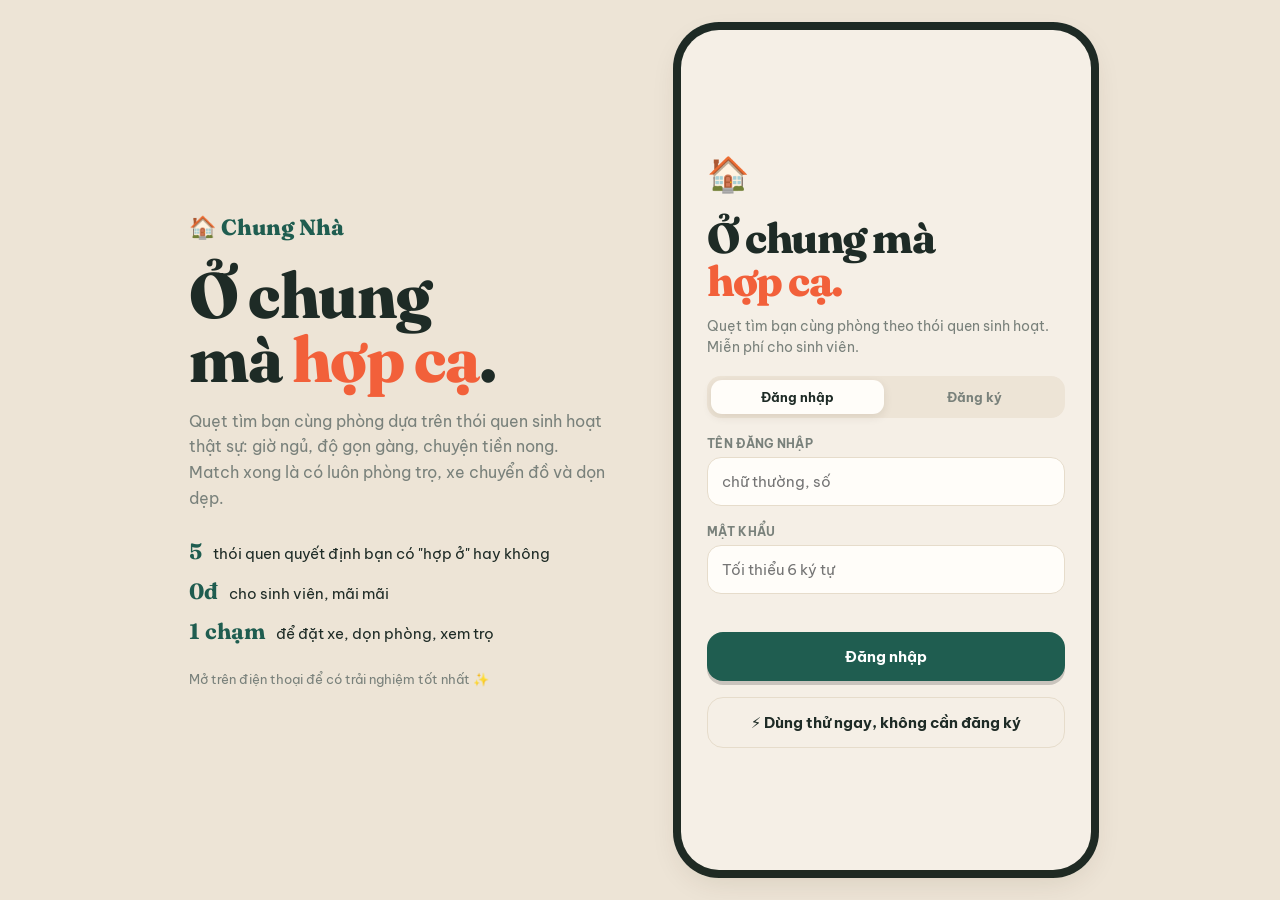
==== app/static/index.html @ 8d0dfd63 "Chung Nha app" ====
<!DOCTYPE html>
<html lang="vi">
<head>
<meta charset="UTF-8">
<meta name="viewport" content="width=device-width, initial-scale=1, viewport-fit=cover, user-scalable=no">
<meta name="theme-color" content="#F5EFE6">
<title>Chung Nhà – Tìm bạn cùng phòng hợp cạ</title>
<meta name="description" content="Quẹt để tìm bạn ở ghép hợp thói quen sinh hoạt, kèm gợi ý phòng trọ, xe chuyển đồ và dọn dẹp. Miễn phí cho sinh viên.">
<link rel="icon" href="data:image/svg+xml,%3Csvg xmlns='http://www.w3.org/2000/svg' viewBox='0 0 100 100'%3E%3Ctext y='.9em' font-size='90'%3E🏠%3C/text%3E%3C/svg%3E">
<link rel="preconnect" href="https://fonts.googleapis.com">
<link rel="preconnect" href="https://fonts.gstatic.com" crossorigin>
<link href="https://fonts.googleapis.com/css2?family=Be+Vietnam+Pro:wght@400;500;600;700;800&family=Fraunces:opsz,wght@9..144,600;9..144,800&display=swap" rel="stylesheet">
<link rel="stylesheet" href="app.css">
</head>
<body>
<div class="stage">
  <aside class="hero">
    <div class="hero-logo">🏠 Chung Nhà</div>
    <h1>Ở chung<br>mà <em>hợp cạ</em>.</h1>
    <p>Quẹt tìm bạn cùng phòng dựa trên thói quen sinh hoạt thật sự: giờ ngủ, độ gọn gàng, chuyện tiền nong. Match xong là có luôn phòng trọ, xe chuyển đồ và dọn dẹp.</p>
    <ul>
      <li><b>5</b> thói quen quyết định bạn có "hợp ở" hay không</li>
      <li><b>0đ</b> cho sinh viên, mãi mãi</li>
      <li><b>1 chạm</b> để đặt xe, dọn phòng, xem trọ</li>
    </ul>
    <div class="hero-note">Mở trên điện thoại để có trải nghiệm tốt nhất ✨</div>
  </aside>
  <div id="app" class="phone">
    <div id="screen"></div>
    <div id="overlay"></div>
    <div id="sheet-wrap"><div class="scrim"></div><div class="sheet" id="sheet"></div></div>
    <div id="toast"></div>
  </div>
</div>
<script src="app.js"></script>
</body>
</html>
---- app/static/app.css ----
:root{
  --paper:#F5EFE6;--paper2:#EDE4D6;--card:#FFFDF9;--ink:#1E2B26;--mu:#79817B;--line:#E6DCCB;
  --moss:#1F5D50;--moss2:#2C7A69;--coral:#F2603A;--sun:#F6B73C;--ok:#2E9E6B;--warn:#E8A020;--bad:#D9503A;
  --shadow:0 10px 30px rgba(60,40,10,.12);--shadow2:0 3px 10px rgba(60,40,10,.10);
  --display:'Fraunces',Georgia,serif;--body:'Be Vietnam Pro',system-ui,-apple-system,'Segoe UI',Roboto,sans-serif;
}
@media(prefers-color-scheme:dark){:root{--paper:#141A17;--paper2:#1B2420;--card:#212B27;--ink:#F2EDE3;--mu:#98A39C;--line:#2E3A35;--shadow:0 10px 30px rgba(0,0,0,.4);--shadow2:0 3px 10px rgba(0,0,0,.3)}}
*{box-sizing:border-box;margin:0;padding:0;-webkit-tap-highlight-color:transparent}
html,body{height:100%;background:var(--paper2);color:var(--ink);font-family:var(--body);overflow:hidden}
button{font-family:inherit;cursor:pointer;color:inherit}
input,select,textarea{font-family:inherit;color:var(--ink)}
.stage{height:100%;display:flex;align-items:center;justify-content:center;gap:72px;padding:20px}
.hero{max-width:420px;display:none}
.hero-logo{font-family:var(--display);font-weight:800;font-size:22px;color:var(--moss)}
.hero h1{font-family:var(--display);font-weight:800;font-size:64px;line-height:1;margin:22px 0 18px;letter-spacing:-1.5px}
.hero h1 em{font-style:normal;color:var(--coral);position:relative}
.hero p{color:var(--mu);line-height:1.6;font-size:16px}
.hero ul{list-style:none;margin:26px 0;display:grid;gap:12px}
.hero li{font-size:15px;color:var(--ink)}.hero li b{font-family:var(--display);font-size:22px;color:var(--moss);margin-right:8px}
.hero-note{font-size:13px;color:var(--mu)}
@media(min-width:900px){.hero{display:block}}
.phone{position:relative;width:100%;max-width:410px;height:100%;max-height:840px;background:var(--paper);overflow:hidden;display:flex;flex-direction:column}
@media(min-width:520px){.phone{border-radius:38px;box-shadow:var(--shadow),0 0 0 8px var(--ink);}.stage{padding:30px}}
@media(max-width:519px){.stage{padding:0}.phone{max-width:none;max-height:none}}
#screen{flex:1;display:flex;flex-direction:column;min-height:0}
.topbar{display:flex;align-items:center;justify-content:space-between;padding:14px 20px 6px}
.logo{font-family:var(--display);font-weight:800;font-size:22px;color:var(--moss);letter-spacing:-.5px}
.icon-btn{width:40px;height:40px;border-radius:14px;border:1px solid var(--line);background:var(--card);font-size:18px;position:relative;display:grid;place-items:center}
.icon-btn .dot{position:absolute;top:-4px;right:-4px;background:var(--coral);color:#fff;font-size:10px;font-weight:700;border-radius:10px;min-width:18px;height:18px;display:grid;place-items:center;padding:0 4px}
.view{flex:1;overflow-y:auto;padding:6px 18px 16px;min-height:0;scrollbar-width:none}
.view::-webkit-scrollbar{display:none}
.tabbar{display:flex;padding:8px 10px calc(10px + env(safe-area-inset-bottom,0px));background:var(--card);border-top:1px solid var(--line)}
.tabbar button{flex:1;border:0;background:none;display:flex;flex-direction:column;align-items:center;gap:3px;font-size:11px;font-weight:600;color:var(--mu);position:relative;padding:4px 0}
.tabbar button svg{width:24px;height:24px;stroke:currentColor;fill:none;stroke-width:1.8;stroke-linecap:round;stroke-linejoin:round}
.tabbar button.on{color:var(--moss)}
.tabbar button.on::before{content:"";position:absolute;top:-9px;width:28px;height:3px;border-radius:3px;background:var(--coral)}
.tabbar .bdg{position:absolute;top:0;left:calc(50% + 6px);background:var(--coral);color:#fff;font-size:10px;font-weight:700;border-radius:10px;min-width:17px;height:17px;display:grid;place-items:center}
h2.t{font-family:var(--display);font-weight:800;font-size:28px;letter-spacing:-.8px;margin:8px 0 4px}
h3.t{font-family:var(--display);font-weight:800;font-size:19px;margin:18px 0 8px}
.mu{color:var(--mu);font-size:13px;line-height:1.5}
.btn{border:0;border-radius:16px;padding:15px 18px;font-weight:700;font-size:15px;background:var(--moss);color:#fff;width:100%;transition:transform .12s,opacity .2s;box-shadow:0 4px 0 rgba(0,0,0,.18)}
.btn:active{transform:translateY(2px);box-shadow:0 2px 0 rgba(0,0,0,.18)}
.btn.coral{background:var(--coral)}.btn.ghost{background:transparent;color:var(--ink);box-shadow:none;border:1.5px solid var(--line)}
.btn.sm{width:auto;padding:9px 14px;font-size:13px;border-radius:12px;box-shadow:none}
.btn[disabled]{opacity:.5}
.card{background:var(--card);border:1px solid var(--line);border-radius:22px;padding:16px;margin-bottom:12px;box-shadow:var(--shadow2)}
.row{display:flex;align-items:center;gap:12px}.row>.grow{flex:1;min-width:0}
.chip{display:inline-flex;align-items:center;gap:4px;font-size:12px;font-weight:600;padding:5px 10px;border-radius:20px;background:var(--paper2);margin:0 5px 5px 0;white-space:nowrap}
.chip.sel{background:var(--moss);color:#fff}
.chip.ad{background:#FFE7A8;color:#6B4A00}
.chip.ok{background:#D5F1E3;color:#175B3C}
.chip.coral{background:#FFDCD0;color:#9A3217}
/* avatars */
.av{width:var(--s,56px);height:var(--s,56px);border-radius:50%;display:grid;place-items:center;font-size:calc(var(--s,56px)*.52);flex:none;box-shadow:inset 0 -4px 0 rgba(0,0,0,.12)}
.c0{background:linear-gradient(135deg,#F6B73C,#F2603A)}.c1{background:linear-gradient(135deg,#7BC8A4,#1F5D50)}.c2{background:linear-gradient(135deg,#F29BB5,#D9506F)}.c3{background:linear-gradient(135deg,#8EC5F2,#3B72C9)}
.c4{background:linear-gradient(135deg,#C7B3F2,#7A5AD6)}.c5{background:linear-gradient(135deg,#F7D774,#E88E2E)}.c6{background:linear-gradient(135deg,#9AD9D0,#2E8E94)}.c7{background:linear-gradient(135deg,#F4A98B,#B9503A)}
/* auth */
.auth{flex:1;display:flex;flex-direction:column;justify-content:center;padding:28px 26px;gap:6px;overflow-y:auto}
.auth .big{font-family:var(--display);font-weight:800;font-size:42px;line-height:1.02;letter-spacing:-1.5px;margin:6px 0 8px}
.auth .big em{font-style:normal;color:var(--coral)}
.field{margin-top:12px}.field label{display:block;font-size:12px;font-weight:700;margin-bottom:6px;color:var(--mu);letter-spacing:.3px;text-transform:uppercase}
.input{width:100%;padding:14px 14px;border-radius:14px;border:1.5px solid var(--line);background:var(--card);font-size:15px;outline:none;transition:border .15s}
.input:focus{border-color:var(--moss)}
.seg{display:flex;background:var(--paper2);border-radius:14px;padding:4px;gap:4px}
.seg button{flex:1;border:0;background:none;padding:9px 6px;border-radius:11px;font-weight:700;font-size:13px;color:var(--mu)}
.seg button.on{background:var(--card);color:var(--ink);box-shadow:var(--shadow2)}
.err{color:var(--bad);font-size:13px;min-height:18px;margin-top:8px;font-weight:600}
.house{display:flex;gap:6px;margin-bottom:10px;font-size:34px}
/* onboarding */
.prog{display:flex;gap:6px;padding:16px 20px 0}.prog i{flex:1;height:5px;border-radius:5px;background:var(--line)}.prog i.on{background:var(--coral)}
.emojis{display:grid;grid-template-columns:repeat(8,1fr);gap:6px}
.emojis button{aspect-ratio:1;border-radius:12px;border:2px solid transparent;background:var(--paper2);font-size:22px}
.emojis button.sel{border-color:var(--coral);background:var(--card)}
.colors{display:flex;gap:8px}.colors button{width:30px;height:30px;border-radius:50%;border:3px solid var(--card);box-shadow:0 0 0 1.5px var(--line)}.colors button.sel{box-shadow:0 0 0 2.5px var(--ink)}
.habit{margin-top:16px}.habit .hd{display:flex;justify-content:space-between;font-weight:700;font-size:14px}
.habit .hd span{color:var(--coral);font-family:var(--display);font-size:16px}
.habit .ends{display:flex;justify-content:space-between;font-size:11px;color:var(--mu);margin-top:2px}
input[type=range]{-webkit-appearance:none;appearance:none;width:100%;height:8px;border-radius:8px;background:var(--line);outline:none;margin:10px 0 2px}
input[type=range]::-webkit-slider-thumb{-webkit-appearance:none;width:26px;height:26px;border-radius:50%;background:var(--coral);border:4px solid var(--card);box-shadow:var(--shadow2)}
input[type=range]::-moz-range-thumb{width:20px;height:20px;border-radius:50%;background:var(--coral);border:4px solid var(--card)}
.foot{padding:12px 20px calc(16px + env(safe-area-inset-bottom,0px));display:flex;gap:10px;background:var(--paper)}
/* discover */
.dwrap{flex:1;display:flex;flex-direction:column;padding:4px 16px 8px;min-height:0}
.deck{position:relative;flex:1;min-height:0;margin-top:6px}
.pcard{position:absolute;inset:0;background:var(--card);border-radius:30px;box-shadow:var(--shadow);overflow:hidden;display:flex;flex-direction:column;touch-action:none;cursor:grab;user-select:none;-webkit-user-select:none;will-change:transform;border:1px solid var(--line)}
.pcard.s1{transform:scale(.95) translateY(14px);filter:brightness(.97)}.pcard.s2{transform:scale(.9) translateY(28px);filter:brightness(.94)}
.pc-hero{flex:0 0 46%;position:relative;display:grid;place-items:center;overflow:hidden}
.pc-hero::after{content:"";position:absolute;inset:0;background:radial-gradient(circle at 20% 15%,rgba(255,255,255,.35),transparent 55%)}
.pc-emoji{font-size:min(120px,16vh);filter:drop-shadow(0 8px 10px rgba(0,0,0,.2));z-index:1}
.pc-ring{position:absolute;top:14px;right:14px;z-index:2;width:62px;height:62px;border-radius:50%;background:var(--card);display:grid;place-items:center;box-shadow:var(--shadow2)}
.pc-ring svg{position:absolute;inset:0;transform:rotate(-90deg)}
.pc-ring b{font-family:var(--display);font-size:19px;line-height:1}.pc-ring small{display:block;font-size:8px;color:var(--mu);text-align:center;font-weight:600;margin-top:1px}
.pc-liked{position:absolute;top:16px;left:14px;z-index:2}
.pc-body{flex:1;padding:16px 18px 14px;display:flex;flex-direction:column;min-height:0;overflow:hidden}
.pc-body h3{font-family:var(--display);font-weight:800;font-size:27px;letter-spacing:-.6px;line-height:1.1}
.pc-body h3 span{font-weight:600;font-size:21px;color:var(--mu)}
.pc-meta{font-size:13px;color:var(--mu);margin:4px 0 10px}
.pc-bio{font-size:13.5px;line-height:1.5;margin:8px 0;display:-webkit-box;-webkit-line-clamp:2;-webkit-box-orient:vertical;overflow:hidden}
.minis{display:flex;gap:6px;margin-top:auto}
.mini{flex:1;border-radius:14px;background:var(--paper2);padding:7px 0 6px;text-align:center;font-size:17px;position:relative;overflow:hidden}
.mini small{display:block;font-size:10px;font-weight:700;margin-top:1px}
.mini i{position:absolute;left:0;bottom:0;height:3px}
.stamp{position:absolute;top:30px;z-index:5;font-family:var(--display);font-weight:800;font-size:34px;padding:2px 12px;border:4px solid;border-radius:12px;opacity:0;pointer-events:none;letter-spacing:1px}
.stamp.like{left:20px;color:var(--ok);transform:rotate(-14deg);background:rgba(255,255,255,.7)}
.stamp.nope{right:20px;color:var(--bad);transform:rotate(14deg);background:rgba(255,255,255,.7)}
.stamp.super{left:50%;top:auto;bottom:34%;color:#2B7BE0;transform:translateX(-50%) rotate(-6deg);background:rgba(255,255,255,.8)}
.acts{display:flex;justify-content:center;align-items:center;gap:14px;padding:30px 0 6px}
.acts button{border-radius:50%;border:0;background:var(--card);box-shadow:var(--shadow);display:grid;place-items:center;transition:transform .12s}
.acts button:active{transform:scale(.88)}
.acts .a-no{width:62px;height:62px;color:var(--bad);font-size:26px}.acts .a-like{width:72px;height:72px;font-size:32px;background:var(--coral);color:#fff}
.acts .a-super{width:50px;height:50px;font-size:22px;color:#2B7BE0}.acts .a-undo{width:42px;height:42px;font-size:18px;color:var(--warn)}
.acts svg{width:28px;height:28px;stroke:currentColor;fill:none;stroke-width:3;stroke-linecap:round}
.empty{text-align:center;padding:60px 20px}.empty .em{font-size:64px}
/* detail */
.dhero{border-radius:24px;padding:22px;display:flex;gap:16px;align-items:center;color:#fff;margin-bottom:12px}
.cmp{margin:12px 0}.cmp .l{display:flex;justify-content:space-between;font-size:13px;font-weight:600}
.cmp .tr{height:10px;background:var(--paper2);border-radius:10px;position:relative;margin-top:7px}
.cmp .dt{position:absolute;top:-4px;width:18px;height:18px;border-radius:50%;border:3px solid var(--card);transform:translateX(-50%);box-shadow:var(--shadow2)}
.cmp .dt.me{background:var(--moss)}.cmp .dt.th{background:var(--coral)}
.legend{display:flex;gap:14px;font-size:12px;color:var(--mu);margin:6px 0}.legend i{display:inline-block;width:10px;height:10px;border-radius:50%;margin-right:5px}
.insight{display:flex;gap:10px;font-size:13.5px;line-height:1.45;padding:10px 0;border-bottom:1px dashed var(--line)}
/* overlays */
#overlay{position:absolute;inset:0;pointer-events:none;z-index:20}
#overlay>*{pointer-events:auto}
.page{position:absolute;inset:0;background:var(--paper);display:flex;flex-direction:column;animation:slideIn .28s cubic-bezier(.2,.9,.3,1)}
@keyframes slideIn{from{transform:translateX(100%)}to{transform:none}}
.page-h{display:flex;align-items:center;gap:12px;padding:14px 14px 12px;border-bottom:1px solid var(--line);background:var(--card)}
.back{border:0;background:var(--paper2);width:36px;height:36px;border-radius:12px;font-size:18px}
.msgs{flex:1;overflow-y:auto;padding:14px;display:flex;flex-direction:column;gap:6px}
.msg{max-width:80%;padding:10px 14px;border-radius:20px;font-size:14.5px;line-height:1.4;background:var(--card);border:1px solid var(--line);align-self:flex-start;border-bottom-left-radius:6px;word-wrap:break-word;animation:pop .2s}
.msg.me{align-self:flex-end;background:var(--moss);color:#fff;border-color:var(--moss);border-radius:20px;border-bottom-right-radius:6px}
.msg time{display:block;font-size:10px;opacity:.6;margin-top:3px}
@keyframes pop{from{transform:scale(.9);opacity:0}}
.typing{align-self:flex-start;display:flex;gap:4px;padding:12px 14px;background:var(--card);border-radius:20px;border:1px solid var(--line)}
.typing i{width:7px;height:7px;border-radius:50%;background:var(--mu);animation:bl 1s infinite}.typing i:nth-child(2){animation-delay:.15s}.typing i:nth-child(3){animation-delay:.3s}
@keyframes bl{50%{transform:translateY(-4px);opacity:.4}}
.composer{display:flex;gap:8px;padding:10px 12px calc(12px + env(safe-area-inset-bottom,0px));background:var(--card);border-top:1px solid var(--line)}
.composer .input{border-radius:22px;padding:12px 16px}
.send{width:46px;height:46px;border-radius:50%;border:0;background:var(--coral);color:#fff;font-size:18px;flex:none}
.ice{display:flex;gap:6px;overflow-x:auto;padding:8px 12px 0;background:var(--card);scrollbar-width:none}.ice::-webkit-scrollbar{display:none}
.ice button{flex:none;border:1px solid var(--line);background:var(--paper);border-radius:18px;padding:8px 12px;font-size:12.5px;font-weight:600}
/* match */
.matchov{position:absolute;inset:0;background:radial-gradient(circle at 50% 20%,#2C7A69,#123D34 70%);color:#fff;display:flex;flex-direction:column;padding:34px 22px 22px;overflow-y:auto;animation:fade .3s}
@keyframes fade{from{opacity:0}}
.matchov h1{font-family:var(--display);font-weight:800;font-size:44px;text-align:center;letter-spacing:-1.5px;margin-top:6px;animation:zoom .5s cubic-bezier(.2,1.6,.4,1)}
@keyframes zoom{from{transform:scale(.3);opacity:0}}
.pair{display:flex;justify-content:center;align-items:center;margin:20px 0 6px}
.pair .av{border:4px solid #fff;box-shadow:0 8px 20px rgba(0,0,0,.3)}.pair .av:first-child{animation:fromL .6s both}.pair .av:last-child{animation:fromR .6s both}
@keyframes fromL{from{transform:translateX(-120px) rotate(-30deg);opacity:0}}@keyframes fromR{from{transform:translateX(120px) rotate(30deg);opacity:0}}
.pair .heart{font-size:34px;margin:0 -10px;z-index:2;animation:beat 1s infinite}
@keyframes beat{50%{transform:scale(1.25)}}
.rscroll{display:flex;gap:10px;overflow-x:auto;padding:6px 2px 10px;scrollbar-width:none}.rscroll::-webkit-scrollbar{display:none}
.rcard{flex:none;width:220px;background:var(--card);color:var(--ink);border-radius:20px;padding:14px}
.confetti{position:absolute;top:-12px;width:9px;height:14px;border-radius:2px;animation:fall linear forwards;z-index:30;pointer-events:none}
@keyframes fall{to{transform:translateY(900px) rotate(720deg);opacity:.9}}
/* chat list */
.nm{display:flex;gap:14px;overflow-x:auto;padding:6px 0 12px;scrollbar-width:none}.nm::-webkit-scrollbar{display:none}
.nm button{border:0;background:none;display:flex;flex-direction:column;align-items:center;gap:6px;font-size:12px;font-weight:600;flex:none}
.nm .av{outline:3px solid var(--coral);outline-offset:2px}
.conv{display:flex;gap:12px;align-items:center;padding:12px 4px;border-bottom:1px solid var(--line);cursor:pointer}
.conv b{font-size:15px}.conv .lm{font-size:13px;color:var(--mu);white-space:nowrap;overflow:hidden;text-overflow:ellipsis}
.conv.unread .lm{color:var(--ink);font-weight:700}.ub{background:var(--coral);color:#fff;font-size:11px;font-weight:700;border-radius:10px;min-width:20px;height:20px;display:grid;place-items:center;padding:0 5px}
/* services */
.svc{display:flex;gap:12px}.svc .ic{width:54px;height:54px;border-radius:18px;background:var(--paper2);display:grid;place-items:center;font-size:28px;flex:none}
.price{font-family:var(--display);font-weight:800;color:var(--moss);font-size:17px}
.stars{color:var(--sun);font-weight:700;font-size:13px}
/* profile */
.phero{border-radius:28px;padding:20px;text-align:center;color:#fff;position:relative;margin-bottom:12px}
.phero h2{font-family:var(--display);font-weight:800;font-size:26px;margin-top:8px}
.statrow{display:grid;grid-template-columns:repeat(3,1fr);gap:8px;margin-bottom:12px}
.stat{background:var(--card);border:1px solid var(--line);border-radius:18px;padding:12px 6px;text-align:center}
.stat b{font-family:var(--display);font-size:24px;color:var(--moss);display:block}.stat span{font-size:11px;color:var(--mu);font-weight:600}
.kpi{display:grid;grid-template-columns:1fr 1fr;gap:10px;margin:10px 0}
.kpi .stat{text-align:left;padding:14px}.kpi .stat b{font-size:22px}
.bars .br{display:flex;align-items:center;gap:8px;font-size:12px;margin:8px 0}.bars .br span{width:78px;font-weight:600}.bars .br div{flex:1;height:12px;background:var(--paper2);border-radius:8px;overflow:hidden}.bars .br i{display:block;height:100%;background:linear-gradient(90deg,var(--moss),var(--coral));border-radius:8px}
.ordr{display:flex;justify-content:space-between;gap:10px;padding:10px 0;border-bottom:1px dashed var(--line);font-size:13.5px}
/* sheet */
#sheet-wrap{position:absolute;inset:0;z-index:40;display:none}#sheet-wrap.show{display:block}
.scrim{position:absolute;inset:0;background:rgba(12,18,15,.55);animation:fade .2s}
.sheet{position:absolute;left:0;right:0;bottom:0;max-height:92%;overflow-y:auto;background:var(--paper);border-radius:28px 28px 0 0;padding:10px 20px calc(22px + env(safe-area-inset-bottom,0px));animation:up .3s cubic-bezier(.2,.9,.3,1)}
@keyframes up{from{transform:translateY(100%)}}
.grab{width:42px;height:5px;border-radius:5px;background:var(--line);margin:0 auto 14px}
#toast{position:absolute;left:18px;right:18px;top:18px;background:var(--ink);color:var(--paper);padding:13px 16px;border-radius:16px;font-size:13.5px;font-weight:600;z-index:60;opacity:0;transform:translateY(-20px);transition:.25s;pointer-events:none;text-align:center}
#toast.show{opacity:1;transform:none}
.spin{width:34px;height:34px;border:4px solid var(--line);border-top-color:var(--coral);border-radius:50%;animation:rot .8s linear infinite;margin:60px auto}
@keyframes rot{to{transform:rotate(360deg)}}
.filters .habit{margin-top:14px}
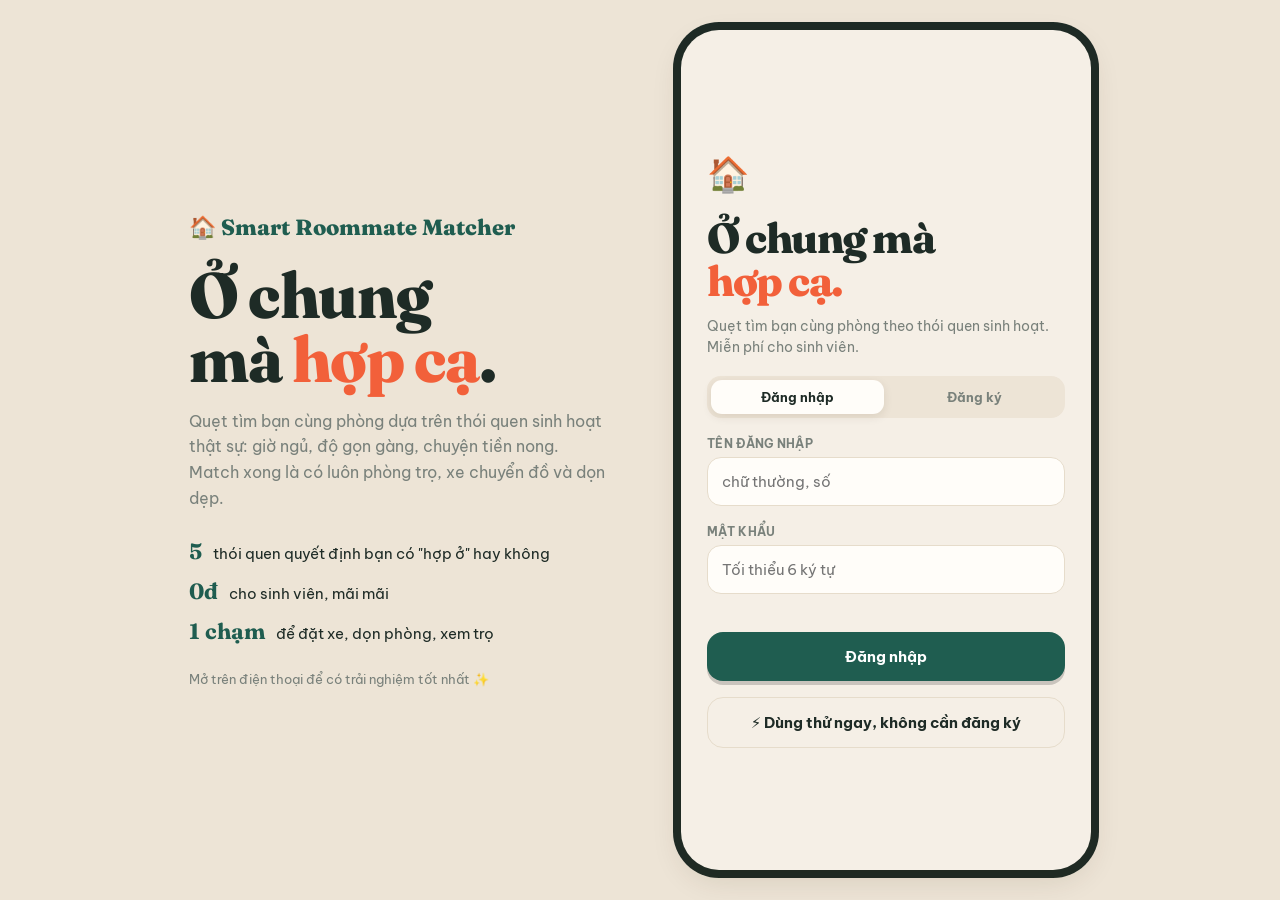
==== commit 4760c7f1: "Rename to Smart Roommate Matcher" ====
--- a/app/static/index.html
+++ b/app/static/index.html
@@ -4,7 +4,7 @@
 <meta charset="UTF-8">
 <meta name="viewport" content="width=device-width, initial-scale=1, viewport-fit=cover, user-scalable=no">
 <meta name="theme-color" content="#F5EFE6">
-<title>Chung Nhà – Tìm bạn cùng phòng hợp cạ</title>
+<title>Smart Roommate Matcher – Tìm bạn cùng phòng hợp cạ</title>
 <meta name="description" content="Quẹt để tìm bạn ở ghép hợp thói quen sinh hoạt, kèm gợi ý phòng trọ, xe chuyển đồ và dọn dẹp. Miễn phí cho sinh viên.">
 <link rel="icon" href="data:image/svg+xml,%3Csvg xmlns='http://www.w3.org/2000/svg' viewBox='0 0 100 100'%3E%3Ctext y='.9em' font-size='90'%3E🏠%3C/text%3E%3C/svg%3E">
 <link rel="preconnect" href="https://fonts.googleapis.com">
@@ -15,7 +15,7 @@
 <body>
 <div class="stage">
   <aside class="hero">
-    <div class="hero-logo">🏠 Chung Nhà</div>
+    <div class="hero-logo">🏠 Smart Roommate Matcher</div>
     <h1>Ở chung<br>mà <em>hợp cạ</em>.</h1>
     <p>Quẹt tìm bạn cùng phòng dựa trên thói quen sinh hoạt thật sự: giờ ngủ, độ gọn gàng, chuyện tiền nong. Match xong là có luôn phòng trọ, xe chuyển đồ và dọn dẹp.</p>
     <ul>
--- a/app/static/app.css
+++ b/app/static/app.css
@@ -185,3 +185,8 @@
 .spin{width:34px;height:34px;border:4px solid var(--line);border-top-color:var(--coral);border-radius:50%;animation:rot .8s linear infinite;margin:60px auto}
 @keyframes rot{to{transform:rotate(360deg)}}
 .filters .habit{margin-top:14px}
+.matchov>*{flex-shrink:0}.rscroll{min-height:190px}.minis{flex:none;padding-top:8px}.pc-body{padding-bottom:12px}.pc-bio{-webkit-line-clamp:2;flex:none}.seg button{white-space:nowrap;font-size:12.5px;padding:9px 2px}.pc-hero{flex:0 0 40%}.pc-emoji{font-size:min(100px,13vh)}
+.pc-hero{flex:1 1 0!important;min-height:90px}.pc-body{flex:none!important;overflow:visible}.pc-emoji{font-size:clamp(50px,12vh,100px)}.pcard.s1{transform:scale(.95) translateY(10px)}.pcard.s2{transform:scale(.9) translateY(20px)}.acts{padding:22px 0 4px}@media(max-height:700px){.pc-bio{display:none}.pc-meta{margin-bottom:6px}.pc-body h3{font-size:23px}.acts{padding:16px 0 2px}.acts .a-like{width:62px;height:62px}.acts .a-no{width:54px;height:54px}}
+.opts{display:grid;grid-template-columns:repeat(3,1fr);gap:8px}.opt{border:2px solid var(--line);background:var(--card);border-radius:16px;padding:10px 4px;text-align:center;display:flex;flex-direction:column;gap:2px;font-size:12px}.opt span{font-size:24px}.opt small{color:var(--mu);font-size:10.5px}.opt.sel{border-color:var(--coral);background:#FFF1EA}@media(prefers-color-scheme:dark){.opt.sel{background:#3A2A22}}
+.av{overflow:hidden}.av img{width:100%;height:100%;object-fit:cover;display:block}.photo-up{display:flex;gap:14px;align-items:center;background:var(--card);border:1px solid var(--line);border-radius:20px;padding:14px;margin:14px 0 4px}.photo-up .btn.sm{padding:9px 12px}
+.filter-btn{display:flex;align-items:center;gap:7px;border:1.5px solid var(--line);background:var(--card);border-radius:20px;padding:9px 14px;font-weight:700;font-size:13px;color:var(--ink)}.filter-btn .fb{background:var(--coral);color:#fff;border-radius:10px;min-width:18px;height:18px;display:grid;place-items:center;font-size:11px}.fgrp{display:flex;flex-wrap:wrap}.fchip{border:0;font-size:13px;padding:8px 12px}
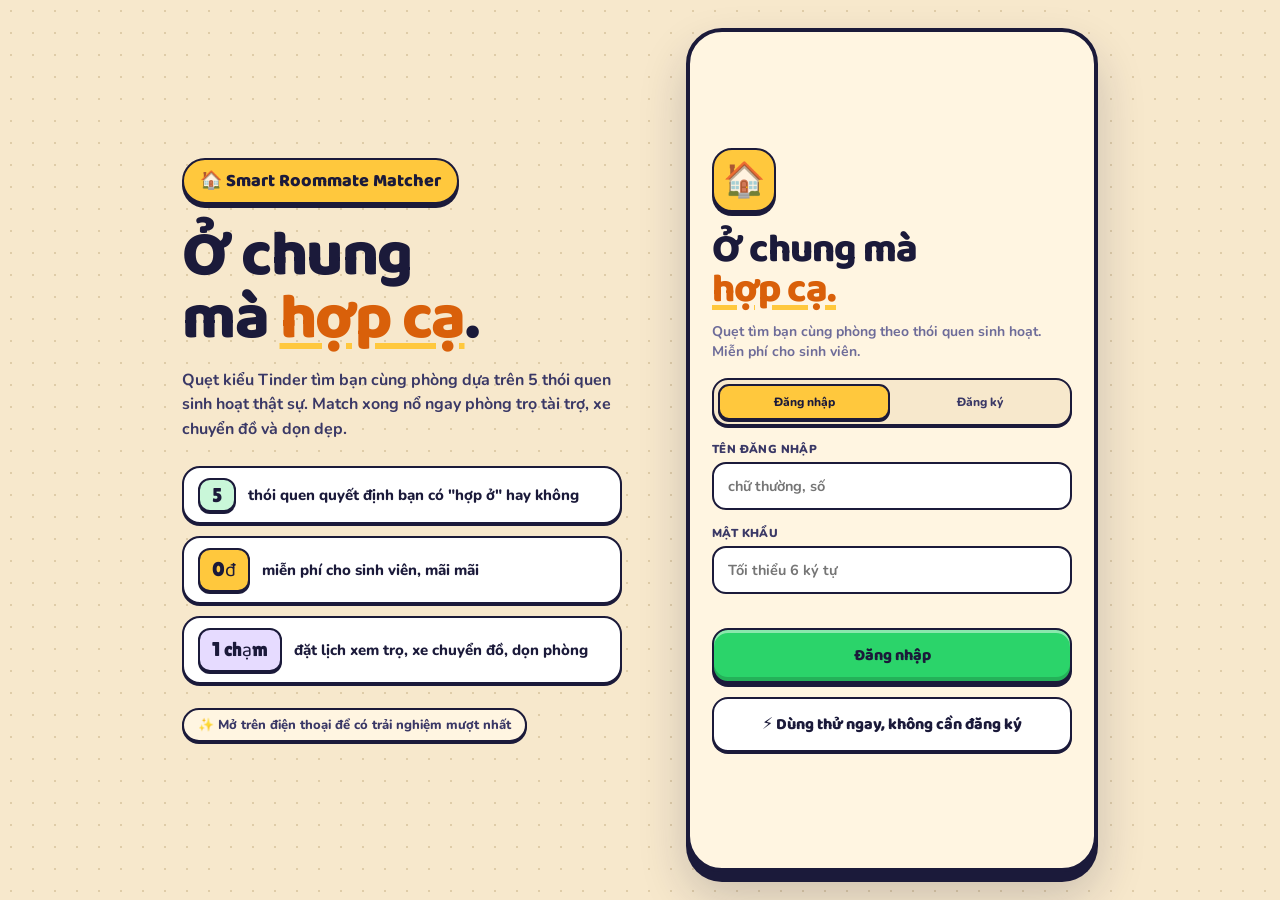
==== commit 466e2277: "Redesign UI in KILOMeet Arcade Light style with split-ticket cards" ====
--- a/app/static/index.html
+++ b/app/static/index.html
@@ -3,13 +3,13 @@
 <head>
 <meta charset="UTF-8">
 <meta name="viewport" content="width=device-width, initial-scale=1, viewport-fit=cover, user-scalable=no">
-<meta name="theme-color" content="#F5EFE6">
+<meta name="theme-color" content="#FFF5E1">
 <title>Smart Roommate Matcher – Tìm bạn cùng phòng hợp cạ</title>
 <meta name="description" content="Quẹt để tìm bạn ở ghép hợp thói quen sinh hoạt, kèm gợi ý phòng trọ, xe chuyển đồ và dọn dẹp. Miễn phí cho sinh viên.">
 <link rel="icon" href="data:image/svg+xml,%3Csvg xmlns='http://www.w3.org/2000/svg' viewBox='0 0 100 100'%3E%3Ctext y='.9em' font-size='90'%3E🏠%3C/text%3E%3C/svg%3E">
 <link rel="preconnect" href="https://fonts.googleapis.com">
 <link rel="preconnect" href="https://fonts.gstatic.com" crossorigin>
-<link href="https://fonts.googleapis.com/css2?family=Be+Vietnam+Pro:wght@400;500;600;700;800&family=Fraunces:opsz,wght@9..144,600;9..144,800&display=swap" rel="stylesheet">
+<link href="https://fonts.googleapis.com/css2?family=Baloo+2:wght@700;800&family=Lilita+One&family=Nunito:wght@600;700;800;900&display=swap" rel="stylesheet">
 <link rel="stylesheet" href="app.css">
 </head>
 <body>
@@ -17,13 +17,13 @@
   <aside class="hero">
     <div class="hero-logo">🏠 Smart Roommate Matcher</div>
     <h1>Ở chung<br>mà <em>hợp cạ</em>.</h1>
-    <p>Quẹt tìm bạn cùng phòng dựa trên thói quen sinh hoạt thật sự: giờ ngủ, độ gọn gàng, chuyện tiền nong. Match xong là có luôn phòng trọ, xe chuyển đồ và dọn dẹp.</p>
+    <p>Quẹt kiểu Tinder tìm bạn cùng phòng dựa trên 5 thói quen sinh hoạt thật sự. Match xong nổ ngay phòng trọ tài trợ, xe chuyển đồ và dọn dẹp.</p>
     <ul>
-      <li><b>5</b> thói quen quyết định bạn có "hợp ở" hay không</li>
-      <li><b>0đ</b> cho sinh viên, mãi mãi</li>
-      <li><b>1 chạm</b> để đặt xe, dọn phòng, xem trọ</li>
+      <li><b class="b-grn">5</b><span>thói quen quyết định bạn có "hợp ở" hay không</span></li>
+      <li><b class="b-coin">0đ</b><span>miễn phí cho sinh viên, mãi mãi</span></li>
+      <li><b class="b-grp">1 chạm</b><span>đặt lịch xem trọ, xe chuyển đồ, dọn phòng</span></li>
     </ul>
-    <div class="hero-note">Mở trên điện thoại để có trải nghiệm tốt nhất ✨</div>
+    <div class="hero-note">✨ Mở trên điện thoại để có trải nghiệm mượt nhất</div>
   </aside>
   <div id="app" class="phone">
     <div id="screen"></div>
--- a/app/static/app.css
+++ b/app/static/app.css
@@ -1,192 +1,296 @@
 :root{
-  --paper:#F5EFE6;--paper2:#EDE4D6;--card:#FFFDF9;--ink:#1E2B26;--mu:#79817B;--line:#E6DCCB;
-  --moss:#1F5D50;--moss2:#2C7A69;--coral:#F2603A;--sun:#F6B73C;--ok:#2E9E6B;--warn:#E8A020;--bad:#D9503A;
-  --shadow:0 10px 30px rgba(60,40,10,.12);--shadow2:0 3px 10px rgba(60,40,10,.10);
-  --display:'Fraunces',Georgia,serif;--body:'Be Vietnam Pro',system-ui,-apple-system,'Segoe UI',Roboto,sans-serif;
+  --ink:#1B1A3A;--ink7:#3A3866;--mu:#6E6C99;--ink3:#B4B2D1;
+  --bg:#FFF5E1;--sunken:#F7E8CC;--card:#FFFFFF;--line:#E5D5B8;
+  --night:#231C5C;--night2:#3A2E8C;
+  --green3:#C9F7D9;--green:#2BD46A;--green7:#12A150;
+  --orange3:#FFE0C2;--orange:#FF8A1F;--orange7:#D9600A;
+  --coin3:#FFF1C2;--coin:#FFC83D;--coin7:#D99400;
+  --sky3:#CFEBFF;--sky:#3DB2FF;--sky7:#1A7FD6;
+  --grape3:#E6DBFF;--grape:#9B6BFF;--grape7:#6E3FE0;
+  --red3:#FFD6DE;--red:#FF4D6D;--red7:#D62848;
+  /* Legacy aliases for inline styles */
+  --paper:var(--bg);--paper2:var(--sunken);--moss:var(--green7);--moss2:var(--green);
+  --coral:var(--orange);--sun:var(--coin);--ok:var(--green7);--warn:var(--coin7);--bad:var(--red7);
+  /* Tactile Arcade Light borders & shadows */
+  --stroke:2.5px solid var(--ink);
+  --sh-chunky:0 4px 0 var(--ink);
+  --sh-sm:0 2px 0 var(--ink);
+  --sh-btn:0 4px 0 var(--ink),inset 0 -4px 0 rgba(0,0,0,.16),inset 0 3px 0 rgba(255,255,255,.45);
+  --sh-btn-sm:0 2px 0 var(--ink),inset 0 -2px 0 rgba(0,0,0,.14),inset 0 2px 0 rgba(255,255,255,.4);
+  --display:'Baloo 2','Nunito',system-ui,sans-serif;
+  --num:'Lilita One','Baloo 2',system-ui,sans-serif;
+  --body:'Nunito',system-ui,-apple-system,'Segoe UI',Roboto,sans-serif;
 }
-@media(prefers-color-scheme:dark){:root{--paper:#141A17;--paper2:#1B2420;--card:#212B27;--ink:#F2EDE3;--mu:#98A39C;--line:#2E3A35;--shadow:0 10px 30px rgba(0,0,0,.4);--shadow2:0 3px 10px rgba(0,0,0,.3)}}
-*{box-sizing:border-box;margin:0;padding:0;-webkit-tap-highlight-color:transparent}
-html,body{height:100%;background:var(--paper2);color:var(--ink);font-family:var(--body);overflow:hidden}
+*{box-sizing:border-box;margin:0;padding:0;-webkit-tap-highlight-color:transparent;-webkit-user-select:none;user-select:none}
+html,body{height:100%;background-color:var(--sunken);background-image:radial-gradient(#DFCCA8 1.5px,transparent 1.5px);background-size:22px 22px;color:var(--ink);font-family:var(--body);overflow:hidden}
 button{font-family:inherit;cursor:pointer;color:inherit}
-input,select,textarea{font-family:inherit;color:var(--ink)}
-.stage{height:100%;display:flex;align-items:center;justify-content:center;gap:72px;padding:20px}
-.hero{max-width:420px;display:none}
-.hero-logo{font-family:var(--display);font-weight:800;font-size:22px;color:var(--moss)}
-.hero h1{font-family:var(--display);font-weight:800;font-size:64px;line-height:1;margin:22px 0 18px;letter-spacing:-1.5px}
-.hero h1 em{font-style:normal;color:var(--coral);position:relative}
-.hero p{color:var(--mu);line-height:1.6;font-size:16px}
-.hero ul{list-style:none;margin:26px 0;display:grid;gap:12px}
-.hero li{font-size:15px;color:var(--ink)}.hero li b{font-family:var(--display);font-size:22px;color:var(--moss);margin-right:8px}
-.hero-note{font-size:13px;color:var(--mu)}
+input,select,textarea{font-family:inherit;color:var(--ink);-webkit-user-select:text;user-select:text}
+::selection{background:var(--coin3);color:var(--ink)}
+
+/* Desktop Stage + Mobile Phone Shell */
+.stage{height:100%;display:flex;align-items:center;justify-content:center;gap:64px;padding:20px}
+.hero{max-width:440px;display:none}
+.hero-logo{display:inline-flex;align-items:center;gap:8px;font-family:var(--display);font-weight:800;font-size:18px;background:var(--coin);color:var(--ink);border:var(--stroke);border-radius:999px;padding:7px 16px;box-shadow:var(--sh-chunky)}
+.hero h1{font-family:var(--display);font-weight:800;font-size:64px;line-height:.98;margin:22px 0 16px;letter-spacing:-1.5px;color:var(--ink)}
+.hero h1 em{font-style:normal;color:var(--orange7);text-decoration:underline;text-decoration-color:var(--coin);text-decoration-thickness:6px;text-underline-offset:6px}
+.hero p{color:var(--ink7);line-height:1.55;font-size:16px;font-weight:700}
+.hero ul{list-style:none;margin:24px 0;display:grid;gap:12px}
+.hero li{display:flex;align-items:center;gap:12px;font-size:15px;font-weight:800;color:var(--ink);background:var(--card);border:var(--stroke);border-radius:18px;padding:10px 14px;box-shadow:var(--sh-sm)}
+.hero li b{font-family:var(--num);font-weight:400;font-size:20px;padding:4px 12px;border-radius:12px;border:2px solid var(--ink);box-shadow:0 2px 0 var(--ink);flex:none;color:var(--ink)}
+.hero li b.b-grn{background:var(--green3)}.hero li b.b-coin{background:var(--coin)}.hero li b.b-grp{background:var(--grape3)}
+.hero-note{display:inline-block;font-size:13px;font-weight:800;color:var(--ink7);background:var(--bg);border:2px solid var(--ink);border-radius:999px;padding:6px 14px;box-shadow:var(--sh-sm)}
 @media(min-width:900px){.hero{display:block}}
-.phone{position:relative;width:100%;max-width:410px;height:100%;max-height:840px;background:var(--paper);overflow:hidden;display:flex;flex-direction:column}
-@media(min-width:520px){.phone{border-radius:38px;box-shadow:var(--shadow),0 0 0 8px var(--ink);}.stage{padding:30px}}
-@media(max-width:519px){.stage{padding:0}.phone{max-width:none;max-height:none}}
+
+.phone{position:relative;width:100%;max-width:412px;height:100%;max-height:844px;background:var(--bg);overflow:hidden;display:flex;flex-direction:column}
+@media(min-width:520px){.phone{border-radius:36px;border:4px solid var(--ink);box-shadow:0 10px 0 var(--ink),0 24px 48px rgba(27,26,58,.2)}.stage{padding:28px}}
+@media(max-width:519px){.stage{padding:0}.phone{max-width:none;max-height:none;border:0;border-radius:0;box-shadow:none}}
 #screen{flex:1;display:flex;flex-direction:column;min-height:0}
-.topbar{display:flex;align-items:center;justify-content:space-between;padding:14px 20px 6px}
-.logo{font-family:var(--display);font-weight:800;font-size:22px;color:var(--moss);letter-spacing:-.5px}
-.icon-btn{width:40px;height:40px;border-radius:14px;border:1px solid var(--line);background:var(--card);font-size:18px;position:relative;display:grid;place-items:center}
-.icon-btn .dot{position:absolute;top:-4px;right:-4px;background:var(--coral);color:#fff;font-size:10px;font-weight:700;border-radius:10px;min-width:18px;height:18px;display:grid;place-items:center;padding:0 4px}
+
+/* Topbar & Navigation Tabbar */
+.topbar{display:flex;align-items:center;justify-content:space-between;padding:12px 18px 8px;gap:8px}
+.logo{font-family:var(--display);font-weight:800;font-size:clamp(18px,5vw,22px);color:var(--ink);letter-spacing:-.4px;white-space:nowrap}
+.icon-btn{width:40px;height:40px;border-radius:14px;border:var(--stroke);background:var(--card);font-size:18px;position:relative;display:grid;place-items:center;box-shadow:var(--sh-sm);font-weight:800}
+.icon-btn:active{transform:translateY(2px);box-shadow:none}
+.icon-btn .dot{position:absolute;top:-5px;right:-5px;background:var(--red);color:#fff;font-size:10px;font-weight:900;border-radius:999px;min-width:19px;height:19px;border:2px solid var(--ink);display:grid;place-items:center;padding:0 4px}
+.filter-btn{display:flex;align-items:center;gap:6px;border:var(--stroke);background:var(--card);border-radius:999px;padding:7px 13px;font-weight:800;font-size:13px;color:var(--ink);box-shadow:var(--sh-sm);transition:transform .1s}
+.filter-btn:active{transform:translateY(2px);box-shadow:none}
+.filter-btn .fb{background:var(--red);color:#fff;border:1.5px solid var(--ink);border-radius:999px;min-width:20px;height:20px;display:grid;place-items:center;font-size:11px;font-weight:900;padding:0 4px}
+
 .view{flex:1;overflow-y:auto;padding:6px 18px 16px;min-height:0;scrollbar-width:none}
 .view::-webkit-scrollbar{display:none}
-.tabbar{display:flex;padding:8px 10px calc(10px + env(safe-area-inset-bottom,0px));background:var(--card);border-top:1px solid var(--line)}
-.tabbar button{flex:1;border:0;background:none;display:flex;flex-direction:column;align-items:center;gap:3px;font-size:11px;font-weight:600;color:var(--mu);position:relative;padding:4px 0}
-.tabbar button svg{width:24px;height:24px;stroke:currentColor;fill:none;stroke-width:1.8;stroke-linecap:round;stroke-linejoin:round}
-.tabbar button.on{color:var(--moss)}
-.tabbar button.on::before{content:"";position:absolute;top:-9px;width:28px;height:3px;border-radius:3px;background:var(--coral)}
-.tabbar .bdg{position:absolute;top:0;left:calc(50% + 6px);background:var(--coral);color:#fff;font-size:10px;font-weight:700;border-radius:10px;min-width:17px;height:17px;display:grid;place-items:center}
-h2.t{font-family:var(--display);font-weight:800;font-size:28px;letter-spacing:-.8px;margin:8px 0 4px}
-h3.t{font-family:var(--display);font-weight:800;font-size:19px;margin:18px 0 8px}
-.mu{color:var(--mu);font-size:13px;line-height:1.5}
-.btn{border:0;border-radius:16px;padding:15px 18px;font-weight:700;font-size:15px;background:var(--moss);color:#fff;width:100%;transition:transform .12s,opacity .2s;box-shadow:0 4px 0 rgba(0,0,0,.18)}
-.btn:active{transform:translateY(2px);box-shadow:0 2px 0 rgba(0,0,0,.18)}
-.btn.coral{background:var(--coral)}.btn.ghost{background:transparent;color:var(--ink);box-shadow:none;border:1.5px solid var(--line)}
-.btn.sm{width:auto;padding:9px 14px;font-size:13px;border-radius:12px;box-shadow:none}
-.btn[disabled]{opacity:.5}
-.card{background:var(--card);border:1px solid var(--line);border-radius:22px;padding:16px;margin-bottom:12px;box-shadow:var(--shadow2)}
-.row{display:flex;align-items:center;gap:12px}.row>.grow{flex:1;min-width:0}
-.chip{display:inline-flex;align-items:center;gap:4px;font-size:12px;font-weight:600;padding:5px 10px;border-radius:20px;background:var(--paper2);margin:0 5px 5px 0;white-space:nowrap}
-.chip.sel{background:var(--moss);color:#fff}
-.chip.ad{background:#FFE7A8;color:#6B4A00}
-.chip.ok{background:#D5F1E3;color:#175B3C}
-.chip.coral{background:#FFDCD0;color:#9A3217}
-/* avatars */
-.av{width:var(--s,56px);height:var(--s,56px);border-radius:50%;display:grid;place-items:center;font-size:calc(var(--s,56px)*.52);flex:none;box-shadow:inset 0 -4px 0 rgba(0,0,0,.12)}
-.c0{background:linear-gradient(135deg,#F6B73C,#F2603A)}.c1{background:linear-gradient(135deg,#7BC8A4,#1F5D50)}.c2{background:linear-gradient(135deg,#F29BB5,#D9506F)}.c3{background:linear-gradient(135deg,#8EC5F2,#3B72C9)}
-.c4{background:linear-gradient(135deg,#C7B3F2,#7A5AD6)}.c5{background:linear-gradient(135deg,#F7D774,#E88E2E)}.c6{background:linear-gradient(135deg,#9AD9D0,#2E8E94)}.c7{background:linear-gradient(135deg,#F4A98B,#B9503A)}
-/* auth */
-.auth{flex:1;display:flex;flex-direction:column;justify-content:center;padding:28px 26px;gap:6px;overflow-y:auto}
-.auth .big{font-family:var(--display);font-weight:800;font-size:42px;line-height:1.02;letter-spacing:-1.5px;margin:6px 0 8px}
-.auth .big em{font-style:normal;color:var(--coral)}
-.field{margin-top:12px}.field label{display:block;font-size:12px;font-weight:700;margin-bottom:6px;color:var(--mu);letter-spacing:.3px;text-transform:uppercase}
-.input{width:100%;padding:14px 14px;border-radius:14px;border:1.5px solid var(--line);background:var(--card);font-size:15px;outline:none;transition:border .15s}
-.input:focus{border-color:var(--moss)}
-.seg{display:flex;background:var(--paper2);border-radius:14px;padding:4px;gap:4px}
-.seg button{flex:1;border:0;background:none;padding:9px 6px;border-radius:11px;font-weight:700;font-size:13px;color:var(--mu)}
-.seg button.on{background:var(--card);color:var(--ink);box-shadow:var(--shadow2)}
-.err{color:var(--bad);font-size:13px;min-height:18px;margin-top:8px;font-weight:600}
-.house{display:flex;gap:6px;margin-bottom:10px;font-size:34px}
-/* onboarding */
-.prog{display:flex;gap:6px;padding:16px 20px 0}.prog i{flex:1;height:5px;border-radius:5px;background:var(--line)}.prog i.on{background:var(--coral)}
+.tabbar{display:flex;padding:8px 10px calc(10px + env(safe-area-inset-bottom,0px));background:var(--card);border-top:var(--stroke);gap:6px;z-index:5}
+.tabbar button{flex:1;border:2px solid transparent;border-radius:14px;background:none;display:flex;flex-direction:column;align-items:center;gap:2px;font-size:11px;font-weight:800;color:var(--mu);position:relative;padding:5px 2px;transition:transform .1s}
+.tabbar button svg{width:22px;height:22px;stroke:currentColor;fill:none;stroke-width:2.3;stroke-linecap:round;stroke-linejoin:round}
+.tabbar button.on{background:var(--coin3);color:var(--ink);border:2px solid var(--ink);box-shadow:var(--sh-sm)}
+.tabbar .bdg{position:absolute;top:1px;left:calc(50% + 8px);background:var(--red);color:#fff;font-size:10px;font-weight:900;border-radius:999px;min-width:18px;height:18px;border:2px solid var(--ink);display:grid;place-items:center;padding:0 4px}
+
+/* Typography & Shared Tactile Primitives */
+h2.t{font-family:var(--display);font-weight:800;font-size:26px;letter-spacing:-.5px;margin:6px 0 4px;color:var(--ink);line-height:1.15}
+h3.t{font-family:var(--display);font-weight:800;font-size:19px;margin:16px 0 8px;color:var(--ink)}
+.mu{color:var(--mu);font-size:13px;line-height:1.45;font-weight:700}
+
+.btn{border:var(--stroke);border-radius:16px;padding:13px 18px;font-family:var(--display);font-weight:800;font-size:16px;background:var(--green);color:var(--ink);width:100%;transition:transform .08s,box-shadow .08s,opacity .18s;box-shadow:var(--sh-btn);text-align:center}
+.btn:active{transform:translateY(4px);box-shadow:0 0 0 var(--ink),inset 0 -2px 0 rgba(0,0,0,.16)}
+.btn.coral{background:var(--orange);color:var(--ink)}
+.btn.coin{background:var(--coin);color:var(--ink)}
+.btn.grape{background:var(--grape);color:#fff}
+.btn.ghost{background:var(--card);color:var(--ink);border:var(--stroke);box-shadow:var(--sh-sm)}
+.btn.ghost:active{transform:translateY(2px);box-shadow:none}
+.btn.sm{width:auto;padding:8px 13px;font-size:13px;border-radius:12px;box-shadow:var(--sh-btn-sm)}
+.btn.sm:active{transform:translateY(2px);box-shadow:none}
+.btn[disabled]{opacity:.55;cursor:not-allowed}
+
+.card{background:var(--card);border:var(--stroke);border-radius:20px;padding:15px;margin-bottom:12px;box-shadow:var(--sh-chunky)}
+.row{display:flex;align-items:center;gap:10px}.row>.grow{flex:1;min-width:0}
+
+.chip{display:inline-flex;align-items:center;gap:4px;font-size:12px;font-weight:800;padding:4px 10px;border-radius:999px;background:var(--sunken);color:var(--ink);border:1.5px solid var(--ink);margin:0 5px 5px 0;white-space:nowrap}
+.chip.sel{background:var(--ink);color:#fff}
+.chip.ad{background:var(--coin);color:var(--ink)}
+.chip.ok{background:var(--green3);color:var(--ink)}
+.chip.coral{background:var(--orange3);color:var(--ink)}
+.chip.coin{background:var(--coin3);color:var(--ink)}
+.chip.sky{background:var(--sky3);color:var(--ink)}
+.chip.grape{background:var(--grape3);color:var(--ink)}
+.chip.super-tag{background:var(--coin);color:var(--ink);box-shadow:var(--sh-sm)}
+.fgrp{display:flex;flex-wrap:wrap}
+.fchip{font-size:12.5px;padding:7px 11px;cursor:pointer}
+.fchip.sel{background:var(--green);color:var(--ink);box-shadow:var(--sh-sm)}
+
+/* Avatars & Saturated Arcade Gradients */
+.av{width:var(--s,56px);height:var(--s,56px);border-radius:50%;display:grid;place-items:center;font-size:calc(var(--s,56px)*.52);flex:none;border:2.5px solid var(--ink);box-shadow:var(--sh-sm);overflow:hidden}
+.av img{width:100%;height:100%;object-fit:cover;display:block}
+.c0{background:linear-gradient(135deg,#FF9F1C,#E85D04)}
+.c1{background:linear-gradient(135deg,#2BD46A,#128240)}
+.c2{background:linear-gradient(135deg,#FF5C8A,#C9184A)}
+.c3{background:linear-gradient(135deg,#3DB2FF,#1A6ED6)}
+.c4{background:linear-gradient(135deg,#9B6BFF,#5E35B1)}
+.c5{background:linear-gradient(135deg,#F59E0B,#D97706)}
+.c6{background:linear-gradient(135deg,#2EC4B6,#0F766E)}
+.c7{background:linear-gradient(135deg,#F46036,#9E2A2B)}
+
+/* Auth Screen */
+.auth{flex:1;display:flex;flex-direction:column;justify-content:center;padding:24px 22px;gap:4px;overflow-y:auto}
+.house{width:64px;height:64px;border-radius:20px;background:var(--coin);border:var(--stroke);box-shadow:var(--sh-chunky);display:grid;place-items:center;font-size:34px;margin-bottom:10px}
+.auth .big{font-family:var(--display);font-weight:800;font-size:40px;line-height:1;letter-spacing:-1px;margin:4px 0 8px;color:var(--ink)}
+.auth .big em{font-style:normal;color:var(--orange7);text-decoration:underline;text-decoration-color:var(--coin);text-decoration-thickness:5px;text-underline-offset:4px}
+.field{margin-top:11px}
+.field label{display:block;font-size:11.5px;font-weight:900;margin-bottom:5px;color:var(--ink7);letter-spacing:.4px;text-transform:uppercase}
+.input{width:100%;padding:12px 14px;border-radius:14px;border:var(--stroke);background:var(--card);font-size:14.5px;font-weight:700;outline:none;transition:border .15s,box-shadow .15s}
+.input:focus{border-color:var(--orange7);box-shadow:0 0 0 3px var(--orange3)}
+.seg{display:flex;background:var(--sunken);border:var(--stroke);border-radius:16px;padding:4px;gap:4px;box-shadow:var(--sh-sm)}
+.seg button{flex:1;border:2px solid transparent;background:none;padding:8px 4px;border-radius:11px;font-weight:800;font-size:12px;color:var(--ink7);white-space:nowrap;transition:background .12s}
+.seg button.on{background:var(--coin);color:var(--ink);border:2px solid var(--ink);box-shadow:0 2px 0 var(--ink)}
+.err{color:var(--red7);font-size:13px;min-height:18px;margin-top:8px;font-weight:800}
+
+/* Onboarding */
+.prog{display:flex;gap:8px;padding:14px 20px 2px}
+.prog i{flex:1;height:10px;border-radius:999px;background:var(--card);border:2px solid var(--ink)}
+.prog i.on{background:var(--green)}
 .emojis{display:grid;grid-template-columns:repeat(8,1fr);gap:6px}
-.emojis button{aspect-ratio:1;border-radius:12px;border:2px solid transparent;background:var(--paper2);font-size:22px}
-.emojis button.sel{border-color:var(--coral);background:var(--card)}
-.colors{display:flex;gap:8px}.colors button{width:30px;height:30px;border-radius:50%;border:3px solid var(--card);box-shadow:0 0 0 1.5px var(--line)}.colors button.sel{box-shadow:0 0 0 2.5px var(--ink)}
-.habit{margin-top:16px}.habit .hd{display:flex;justify-content:space-between;font-weight:700;font-size:14px}
-.habit .hd span{color:var(--coral);font-family:var(--display);font-size:16px}
-.habit .ends{display:flex;justify-content:space-between;font-size:11px;color:var(--mu);margin-top:2px}
-input[type=range]{-webkit-appearance:none;appearance:none;width:100%;height:8px;border-radius:8px;background:var(--line);outline:none;margin:10px 0 2px}
-input[type=range]::-webkit-slider-thumb{-webkit-appearance:none;width:26px;height:26px;border-radius:50%;background:var(--coral);border:4px solid var(--card);box-shadow:var(--shadow2)}
-input[type=range]::-moz-range-thumb{width:20px;height:20px;border-radius:50%;background:var(--coral);border:4px solid var(--card)}
-.foot{padding:12px 20px calc(16px + env(safe-area-inset-bottom,0px));display:flex;gap:10px;background:var(--paper)}
-/* discover */
-.dwrap{flex:1;display:flex;flex-direction:column;padding:4px 16px 8px;min-height:0}
-.deck{position:relative;flex:1;min-height:0;margin-top:6px}
-.pcard{position:absolute;inset:0;background:var(--card);border-radius:30px;box-shadow:var(--shadow);overflow:hidden;display:flex;flex-direction:column;touch-action:none;cursor:grab;user-select:none;-webkit-user-select:none;will-change:transform;border:1px solid var(--line)}
-.pcard.s1{transform:scale(.95) translateY(14px);filter:brightness(.97)}.pcard.s2{transform:scale(.9) translateY(28px);filter:brightness(.94)}
-.pc-hero{flex:0 0 46%;position:relative;display:grid;place-items:center;overflow:hidden}
-.pc-hero::after{content:"";position:absolute;inset:0;background:radial-gradient(circle at 20% 15%,rgba(255,255,255,.35),transparent 55%)}
-.pc-emoji{font-size:min(120px,16vh);filter:drop-shadow(0 8px 10px rgba(0,0,0,.2));z-index:1}
-.pc-ring{position:absolute;top:14px;right:14px;z-index:2;width:62px;height:62px;border-radius:50%;background:var(--card);display:grid;place-items:center;box-shadow:var(--shadow2)}
-.pc-ring svg{position:absolute;inset:0;transform:rotate(-90deg)}
-.pc-ring b{font-family:var(--display);font-size:19px;line-height:1}.pc-ring small{display:block;font-size:8px;color:var(--mu);text-align:center;font-weight:600;margin-top:1px}
-.pc-liked{position:absolute;top:16px;left:14px;z-index:2}
-.pc-body{flex:1;padding:16px 18px 14px;display:flex;flex-direction:column;min-height:0;overflow:hidden}
-.pc-body h3{font-family:var(--display);font-weight:800;font-size:27px;letter-spacing:-.6px;line-height:1.1}
-.pc-body h3 span{font-weight:600;font-size:21px;color:var(--mu)}
-.pc-meta{font-size:13px;color:var(--mu);margin:4px 0 10px}
-.pc-bio{font-size:13.5px;line-height:1.5;margin:8px 0;display:-webkit-box;-webkit-line-clamp:2;-webkit-box-orient:vertical;overflow:hidden}
-.minis{display:flex;gap:6px;margin-top:auto}
-.mini{flex:1;border-radius:14px;background:var(--paper2);padding:7px 0 6px;text-align:center;font-size:17px;position:relative;overflow:hidden}
-.mini small{display:block;font-size:10px;font-weight:700;margin-top:1px}
-.mini i{position:absolute;left:0;bottom:0;height:3px}
-.stamp{position:absolute;top:30px;z-index:5;font-family:var(--display);font-weight:800;font-size:34px;padding:2px 12px;border:4px solid;border-radius:12px;opacity:0;pointer-events:none;letter-spacing:1px}
-.stamp.like{left:20px;color:var(--ok);transform:rotate(-14deg);background:rgba(255,255,255,.7)}
-.stamp.nope{right:20px;color:var(--bad);transform:rotate(14deg);background:rgba(255,255,255,.7)}
-.stamp.super{left:50%;top:auto;bottom:34%;color:#2B7BE0;transform:translateX(-50%) rotate(-6deg);background:rgba(255,255,255,.8)}
-.acts{display:flex;justify-content:center;align-items:center;gap:14px;padding:30px 0 6px}
-.acts button{border-radius:50%;border:0;background:var(--card);box-shadow:var(--shadow);display:grid;place-items:center;transition:transform .12s}
-.acts button:active{transform:scale(.88)}
-.acts .a-no{width:62px;height:62px;color:var(--bad);font-size:26px}.acts .a-like{width:72px;height:72px;font-size:32px;background:var(--coral);color:#fff}
-.acts .a-super{width:50px;height:50px;font-size:22px;color:#2B7BE0}.acts .a-undo{width:42px;height:42px;font-size:18px;color:var(--warn)}
-.acts svg{width:28px;height:28px;stroke:currentColor;fill:none;stroke-width:3;stroke-linecap:round}
-.empty{text-align:center;padding:60px 20px}.empty .em{font-size:64px}
-/* detail */
-.dhero{border-radius:24px;padding:22px;display:flex;gap:16px;align-items:center;color:#fff;margin-bottom:12px}
-.cmp{margin:12px 0}.cmp .l{display:flex;justify-content:space-between;font-size:13px;font-weight:600}
-.cmp .tr{height:10px;background:var(--paper2);border-radius:10px;position:relative;margin-top:7px}
-.cmp .dt{position:absolute;top:-4px;width:18px;height:18px;border-radius:50%;border:3px solid var(--card);transform:translateX(-50%);box-shadow:var(--shadow2)}
-.cmp .dt.me{background:var(--moss)}.cmp .dt.th{background:var(--coral)}
-.legend{display:flex;gap:14px;font-size:12px;color:var(--mu);margin:6px 0}.legend i{display:inline-block;width:10px;height:10px;border-radius:50%;margin-right:5px}
-.insight{display:flex;gap:10px;font-size:13.5px;line-height:1.45;padding:10px 0;border-bottom:1px dashed var(--line)}
-/* overlays */
+.emojis button{aspect-ratio:1;border-radius:12px;border:2px solid var(--ink);background:var(--card);font-size:21px;box-shadow:0 2px 0 var(--ink)}
+.emojis button.sel{background:var(--coin);transform:translateY(-2px);box-shadow:0 4px 0 var(--ink)}
+.colors{display:flex;gap:8px;flex-wrap:wrap}
+.colors button{width:32px;height:32px;border-radius:50%;border:2.5px solid var(--ink);box-shadow:0 2px 0 var(--ink)}
+.colors button.sel{outline:3px solid var(--orange);outline-offset:2px;transform:scale(1.08)}
+.photo-up{display:flex;gap:14px;align-items:center;background:var(--card);border:var(--stroke);border-radius:20px;padding:13px;margin:12px 0 4px;box-shadow:var(--sh-chunky)}
+.opts{display:grid;grid-template-columns:repeat(3,1fr);gap:8px}
+.opt{border:var(--stroke);background:var(--card);border-radius:16px;padding:10px 4px;text-align:center;display:flex;flex-direction:column;gap:2px;font-size:12px;font-weight:700;box-shadow:var(--sh-sm)}
+.opt span{font-size:24px}.opt small{color:var(--mu);font-size:10.5px;font-weight:700}
+.opt.sel{background:var(--coin3);border-color:var(--ink);box-shadow:var(--sh-chunky);transform:translateY(-2px)}
+.habit{margin-top:15px}
+.habit .hd{display:flex;justify-content:space-between;align-items:center;font-weight:800;font-size:14px;color:var(--ink)}
+.habit .hd span{color:var(--ink);background:var(--coin);border:2px solid var(--ink);border-radius:999px;padding:1px 10px;font-family:var(--num);font-size:15px;box-shadow:0 2px 0 var(--ink)}
+.habit .ends{display:flex;justify-content:space-between;font-size:11px;font-weight:700;color:var(--mu);margin-top:2px}
+input[type=range]{-webkit-appearance:none;appearance:none;width:100%;height:10px;border-radius:999px;background:var(--sunken);border:2px solid var(--ink);outline:none;margin:10px 0 3px}
+input[type=range]::-webkit-slider-thumb{-webkit-appearance:none;width:26px;height:26px;border-radius:50%;background:var(--orange);border:2.5px solid var(--ink);box-shadow:0 2px 0 var(--ink);cursor:pointer}
+input[type=range]::-moz-range-thumb{width:22px;height:22px;border-radius:50%;background:var(--orange);border:2.5px solid var(--ink);box-shadow:0 2px 0 var(--ink);cursor:pointer}
+.foot{padding:11px 18px calc(14px + env(safe-area-inset-bottom,0px));display:flex;gap:10px;background:var(--bg);border-top:var(--stroke)}
+
+/* Discover Deck & Tinder Swipe Cards */
+.dwrap{flex:1;display:flex;flex-direction:column;padding:2px 16px 8px;min-height:0}
+.deck{position:relative;flex:1;min-height:0;margin-top:4px}
+.pcard{position:absolute;inset:0;background:var(--card);border:var(--stroke);border-radius:26px;box-shadow:0 4px 0 var(--ink);overflow:hidden;display:flex;flex-direction:column;touch-action:none;cursor:grab;user-select:none;-webkit-user-select:none;will-change:transform}
+.pcard.s1{transform:scale(.95) translateY(8px);opacity:.98;box-shadow:0 3px 0 var(--ink)}
+.pcard.s2{transform:scale(.9) translateY(16px);opacity:.94;box-shadow:none}
+.pcard.flying{z-index:10;pointer-events:none}
+.pc-hero{flex:1 1 0;min-height:92px;position:relative;display:grid;place-items:center;overflow:hidden;border-bottom:var(--stroke)}
+.pc-hero::after{content:"";position:absolute;inset:0;background:radial-gradient(circle at 22% 18%,rgba(255,255,255,.32),transparent 55%);pointer-events:none}
+.pc-emoji{font-size:clamp(54px,12vh,104px);filter:drop-shadow(0 6px 0 rgba(27,26,58,.28));z-index:1}
+.pc-ring{position:absolute;top:12px;right:12px;z-index:2;width:64px;height:64px;border-radius:50%;background:var(--card);border:var(--stroke);display:grid;place-items:center;box-shadow:var(--sh-sm)}
+.pc-ring svg{position:absolute;inset:-2px;transform:rotate(-90deg)}
+.pc-ring b{font-family:var(--num);font-weight:400;font-size:19px;line-height:1}
+.pc-ring small{display:block;font-size:8px;color:var(--ink7);text-align:center;font-weight:900;margin-top:1px}
+.pc-liked{position:absolute;top:14px;left:12px;z-index:2}
+.pc-body{flex:none;padding:13px 15px 12px;display:flex;flex-direction:column;min-height:0;overflow:visible}
+.pc-body h3{font-family:var(--display);font-weight:800;font-size:25px;letter-spacing:-.4px;line-height:1.1;color:var(--ink)}
+.pc-body h3 span{font-family:var(--num);font-weight:400;font-size:21px;color:var(--mu)}
+.pc-meta{font-size:12.5px;font-weight:800;color:var(--ink7);margin:3px 0 8px}
+.pc-bio{font-size:13px;font-weight:700;line-height:1.42;color:var(--ink7);margin:4px 0 6px;display:-webkit-box;-webkit-line-clamp:2;-webkit-box-orient:vertical;overflow:hidden}
+.minis{display:flex;gap:5px;margin-top:auto;padding-top:6px;flex:none}
+.mini{flex:1;border:2px solid var(--ink);border-radius:13px;background:var(--bg);padding:6px 2px 7px;text-align:center;font-size:16px;position:relative;overflow:hidden;box-shadow:0 2px 0 var(--ink)}
+.mini small{display:block;font-size:9.5px;font-weight:800;line-height:1.15;margin-top:1px}
+.mini i{position:absolute;left:0;bottom:0;height:4px}
+
+.stamp{position:absolute;top:24px;z-index:5;font-family:var(--display);font-weight:800;font-size:28px;padding:3px 13px;border:3.5px solid var(--ink);border-radius:14px;opacity:0;pointer-events:none;letter-spacing:.6px;box-shadow:var(--sh-chunky)}
+.stamp.like{left:16px;color:var(--ink);background:var(--green);transform:rotate(-13deg)}
+.stamp.nope{right:16px;color:#fff;background:var(--red);transform:rotate(13deg)}
+.stamp.super{left:50%;top:auto;bottom:28%;color:var(--ink);background:var(--coin);transform:translateX(-50%) rotate(-5deg)}
+
+/* Tactile Circular Swipe Buttons (Star ⭐ larger than Heart 💚) */
+.acts{display:flex;justify-content:center;align-items:center;gap:14px;padding:20px 0 4px}
+.acts button{border-radius:50%;border:var(--stroke);background:var(--card);box-shadow:var(--sh-btn);display:grid;place-items:center;transition:transform .08s,box-shadow .08s;touch-action:manipulation;font-weight:800}
+.acts button:active{transform:translateY(4px);box-shadow:0 0 0 var(--ink),inset 0 -2px 0 rgba(0,0,0,.16)}
+.acts .a-undo{width:44px;height:44px;font-size:19px;background:var(--sky3);color:var(--ink)}
+.acts .a-no{width:58px;height:58px;background:var(--red3);color:var(--red7)}
+.acts .a-like{width:64px;height:64px;font-size:28px;background:var(--green);color:var(--ink)}
+.acts .a-super{width:74px;height:74px;font-size:32px;background:var(--coin);color:var(--ink);position:relative}
+.acts .a-super.dim{opacity:.5;filter:grayscale(.55)}
+.acts .a-super .scnt{position:absolute;top:-5px;right:-5px;background:var(--ink);color:var(--coin);font-family:var(--num);font-size:12px;width:24px;height:24px;border-radius:50%;display:grid;place-items:center;border:2.5px solid var(--bg)}
+.acts svg{width:26px;height:26px;stroke:currentColor;fill:none;stroke-width:3.2;stroke-linecap:round}
+@media(max-height:700px){.pc-bio{display:none}.pc-meta{margin-bottom:5px}.pc-body h3{font-size:22px}.acts{padding:14px 0 2px}.acts .a-super{width:66px;height:66px;font-size:28px}.acts .a-like{width:58px;height:58px;font-size:25px}.acts .a-no{width:52px;height:52px}}
+
+.empty{text-align:center;padding:54px 20px}.empty .em{font-size:64px}
+
+/* Detail Comparison */
+.dhero{border:var(--stroke);box-shadow:var(--sh-chunky);border-radius:22px;padding:18px;display:flex;gap:14px;align-items:center;color:#fff;margin-bottom:14px}
+.dhero .av,.phero .av{border:3px solid #fff;box-shadow:0 4px 0 rgba(27,26,58,.45)}
+.cmp{margin:12px 0}.cmp .l{display:flex;justify-content:space-between;font-size:13px;font-weight:800}
+.cmp .tr{height:12px;background:var(--card);border:2px solid var(--ink);border-radius:999px;position:relative;margin-top:7px}
+.cmp .dt{position:absolute;top:-5px;width:19px;height:19px;border-radius:50%;border:2.5px solid var(--ink);transform:translateX(-50%);box-shadow:0 2px 0 var(--ink)}
+.cmp .dt.me{background:var(--green)}.cmp .dt.th{background:var(--orange)}
+.legend{display:flex;gap:14px;font-size:12px;font-weight:800;color:var(--ink7);margin:6px 0}
+.legend i{display:inline-block;width:11px;height:11px;border-radius:50%;border:1.5px solid var(--ink);margin-right:5px;vertical-align:-1px}
+.insight{display:flex;gap:10px;font-size:13.5px;font-weight:700;line-height:1.45;padding:10px 0;border-bottom:1.5px dashed var(--line)}
+
+/* Overlays & Chat Page */
 #overlay{position:absolute;inset:0;pointer-events:none;z-index:20}
 #overlay>*{pointer-events:auto}
-.page{position:absolute;inset:0;background:var(--paper);display:flex;flex-direction:column;animation:slideIn .28s cubic-bezier(.2,.9,.3,1)}
+.page{position:absolute;inset:0;background:var(--bg);display:flex;flex-direction:column;animation:slideIn .25s cubic-bezier(.2,.9,.3,1)}
 @keyframes slideIn{from{transform:translateX(100%)}to{transform:none}}
-.page-h{display:flex;align-items:center;gap:12px;padding:14px 14px 12px;border-bottom:1px solid var(--line);background:var(--card)}
-.back{border:0;background:var(--paper2);width:36px;height:36px;border-radius:12px;font-size:18px}
-.msgs{flex:1;overflow-y:auto;padding:14px;display:flex;flex-direction:column;gap:6px}
-.msg{max-width:80%;padding:10px 14px;border-radius:20px;font-size:14.5px;line-height:1.4;background:var(--card);border:1px solid var(--line);align-self:flex-start;border-bottom-left-radius:6px;word-wrap:break-word;animation:pop .2s}
-.msg.me{align-self:flex-end;background:var(--moss);color:#fff;border-color:var(--moss);border-radius:20px;border-bottom-right-radius:6px}
-.msg time{display:block;font-size:10px;opacity:.6;margin-top:3px}
+.page-h{display:flex;align-items:center;gap:10px;padding:12px 14px;border-bottom:var(--stroke);background:var(--card)}
+.back{border:var(--stroke);background:var(--sunken);width:38px;height:38px;border-radius:12px;font-size:18px;font-weight:900;box-shadow:var(--sh-sm)}
+.back:active{transform:translateY(2px);box-shadow:none}
+.msgs{flex:1;overflow-y:auto;padding:14px;display:flex;flex-direction:column;gap:8px}
+.msg{max-width:80%;padding:10px 14px;border-radius:18px;font-size:14px;font-weight:700;line-height:1.4;background:var(--card);border:2px solid var(--ink);box-shadow:var(--sh-sm);align-self:flex-start;border-bottom-left-radius:5px;word-wrap:break-word;animation:pop .18s}
+.msg.me{align-self:flex-end;background:var(--green3);color:var(--ink);border-color:var(--ink);border-radius:18px;border-bottom-right-radius:5px}
+.msg.pending{opacity:.68}
+.msg time{display:block;font-size:10px;font-weight:800;opacity:.65;margin-top:3px}
 @keyframes pop{from{transform:scale(.9);opacity:0}}
-.typing{align-self:flex-start;display:flex;gap:4px;padding:12px 14px;background:var(--card);border-radius:20px;border:1px solid var(--line)}
-.typing i{width:7px;height:7px;border-radius:50%;background:var(--mu);animation:bl 1s infinite}.typing i:nth-child(2){animation-delay:.15s}.typing i:nth-child(3){animation-delay:.3s}
+.typing{align-self:flex-start;display:flex;gap:5px;padding:12px 14px;background:var(--card);border-radius:18px;border:2px solid var(--ink);box-shadow:var(--sh-sm)}
+.typing i{width:7px;height:7px;border-radius:50%;background:var(--ink7);animation:bl 1s infinite}.typing i:nth-child(2){animation-delay:.15s}.typing i:nth-child(3){animation-delay:.3s}
 @keyframes bl{50%{transform:translateY(-4px);opacity:.4}}
-.composer{display:flex;gap:8px;padding:10px 12px calc(12px + env(safe-area-inset-bottom,0px));background:var(--card);border-top:1px solid var(--line)}
-.composer .input{border-radius:22px;padding:12px 16px}
-.send{width:46px;height:46px;border-radius:50%;border:0;background:var(--coral);color:#fff;font-size:18px;flex:none}
-.ice{display:flex;gap:6px;overflow-x:auto;padding:8px 12px 0;background:var(--card);scrollbar-width:none}.ice::-webkit-scrollbar{display:none}
-.ice button{flex:none;border:1px solid var(--line);background:var(--paper);border-radius:18px;padding:8px 12px;font-size:12.5px;font-weight:600}
-/* match */
-.matchov{position:absolute;inset:0;background:radial-gradient(circle at 50% 20%,#2C7A69,#123D34 70%);color:#fff;display:flex;flex-direction:column;padding:34px 22px 22px;overflow-y:auto;animation:fade .3s}
+.ice{display:flex;gap:7px;overflow-x:auto;padding:9px 12px 2px;background:var(--card);border-top:2px solid var(--line);scrollbar-width:none}.ice::-webkit-scrollbar{display:none}
+.ice button{flex:none;border:2px solid var(--ink);background:var(--coin3);border-radius:999px;padding:7px 12px;font-size:12px;font-weight:800;box-shadow:var(--sh-sm)}
+.composer{display:flex;gap:8px;padding:10px 12px calc(12px + env(safe-area-inset-bottom,0px));background:var(--card);border-top:var(--stroke)}
+.composer .input{border-radius:999px;padding:10px 16px}
+.send{width:46px;height:46px;border-radius:50%;border:var(--stroke);background:var(--orange);color:var(--ink);font-size:18px;font-weight:900;flex:none;box-shadow:var(--sh-sm)}
+.send:active{transform:translateY(2px);box-shadow:none}
+
+/* Night-Mode Match Celebration Overlay (matches KILOMeet night gradient) */
+.matchov{position:absolute;inset:0;background:radial-gradient(circle at 50% 16%,#4636AD 0%,#231C5C 52%,#15113C 100%);color:#fff;display:flex;flex-direction:column;padding:24px 20px 20px;overflow-y:auto;animation:fade .26s}
+.matchov>*{flex-shrink:0}
 @keyframes fade{from{opacity:0}}
-.matchov h1{font-family:var(--display);font-weight:800;font-size:44px;text-align:center;letter-spacing:-1.5px;margin-top:6px;animation:zoom .5s cubic-bezier(.2,1.6,.4,1)}
+.match-pill{display:inline-block;margin:6px auto 4px;background:var(--coin);color:var(--ink);border:var(--stroke);box-shadow:0 3px 0 var(--ink);border-radius:999px;padding:5px 15px;font-weight:900;font-size:12px;letter-spacing:.9px}
+.matchov h1{font-family:var(--display);font-weight:800;font-size:44px;text-align:center;letter-spacing:-1px;margin-top:4px;color:#FFF5E1;text-shadow:0 4px 0 var(--ink);animation:zoom .48s cubic-bezier(.2,1.6,.4,1)}
 @keyframes zoom{from{transform:scale(.3);opacity:0}}
-.pair{display:flex;justify-content:center;align-items:center;margin:20px 0 6px}
-.pair .av{border:4px solid #fff;box-shadow:0 8px 20px rgba(0,0,0,.3)}.pair .av:first-child{animation:fromL .6s both}.pair .av:last-child{animation:fromR .6s both}
-@keyframes fromL{from{transform:translateX(-120px) rotate(-30deg);opacity:0}}@keyframes fromR{from{transform:translateX(120px) rotate(30deg);opacity:0}}
-.pair .heart{font-size:34px;margin:0 -10px;z-index:2;animation:beat 1s infinite}
-@keyframes beat{50%{transform:scale(1.25)}}
-.rscroll{display:flex;gap:10px;overflow-x:auto;padding:6px 2px 10px;scrollbar-width:none}.rscroll::-webkit-scrollbar{display:none}
-.rcard{flex:none;width:220px;background:var(--card);color:var(--ink);border-radius:20px;padding:14px}
-.confetti{position:absolute;top:-12px;width:9px;height:14px;border-radius:2px;animation:fall linear forwards;z-index:30;pointer-events:none}
+.pair{display:flex;justify-content:center;align-items:center;margin:16px 0 8px}
+.pair .av{border:4px solid var(--coin);box-shadow:0 0 26px 4px rgba(43,212,106,.55)}.pair .av:first-child{animation:fromL .55s both}.pair .av:last-child{animation:fromR .55s both}
+@keyframes fromL{from{transform:translateX(-110px) rotate(-24deg);opacity:0}}@keyframes fromR{from{transform:translateX(110px) rotate(24deg);opacity:0}}
+.pair .heart{width:46px;height:46px;border-radius:50%;background:var(--green);border:var(--stroke);display:grid;place-items:center;font-size:24px;margin:0 -12px;z-index:2;box-shadow:var(--sh-sm);animation:beat 1s infinite}
+@keyframes beat{50%{transform:scale(1.18)}}
+.rscroll{display:flex;gap:10px;overflow-x:auto;padding:6px 2px 12px;min-height:185px;scrollbar-width:none}.rscroll::-webkit-scrollbar{display:none}
+.rcard{flex:none;width:225px;background:var(--card);color:var(--ink);border:var(--stroke);box-shadow:var(--sh-chunky);border-radius:20px;padding:13px;display:flex;flex-direction:column}
+.confetti{position:absolute;top:-12px;width:9px;height:14px;border-radius:2px;border:1px solid var(--ink);animation:fall linear forwards;z-index:30;pointer-events:none}
 @keyframes fall{to{transform:translateY(900px) rotate(720deg);opacity:.9}}
-/* chat list */
-.nm{display:flex;gap:14px;overflow-x:auto;padding:6px 0 12px;scrollbar-width:none}.nm::-webkit-scrollbar{display:none}
-.nm button{border:0;background:none;display:flex;flex-direction:column;align-items:center;gap:6px;font-size:12px;font-weight:600;flex:none}
-.nm .av{outline:3px solid var(--coral);outline-offset:2px}
-.conv{display:flex;gap:12px;align-items:center;padding:12px 4px;border-bottom:1px solid var(--line);cursor:pointer}
-.conv b{font-size:15px}.conv .lm{font-size:13px;color:var(--mu);white-space:nowrap;overflow:hidden;text-overflow:ellipsis}
-.conv.unread .lm{color:var(--ink);font-weight:700}.ub{background:var(--coral);color:#fff;font-size:11px;font-weight:700;border-radius:10px;min-width:20px;height:20px;display:grid;place-items:center;padding:0 5px}
-/* services */
-.svc{display:flex;gap:12px}.svc .ic{width:54px;height:54px;border-radius:18px;background:var(--paper2);display:grid;place-items:center;font-size:28px;flex:none}
-.price{font-family:var(--display);font-weight:800;color:var(--moss);font-size:17px}
-.stars{color:var(--sun);font-weight:700;font-size:13px}
-/* profile */
-.phero{border-radius:28px;padding:20px;text-align:center;color:#fff;position:relative;margin-bottom:12px}
-.phero h2{font-family:var(--display);font-weight:800;font-size:26px;margin-top:8px}
+
+/* Chat List */
+.nm{display:flex;gap:12px;overflow-x:auto;padding:6px 2px 12px;scrollbar-width:none}.nm::-webkit-scrollbar{display:none}
+.nm button{border:0;background:none;display:flex;flex-direction:column;align-items:center;gap:5px;font-size:12px;font-weight:800;flex:none;color:var(--ink)}
+.nm .av{outline:3px solid var(--green);outline-offset:2px}
+.conv{display:flex;gap:12px;align-items:center;padding:11px 12px;margin-bottom:9px;background:var(--card);border:var(--stroke);border-radius:18px;box-shadow:var(--sh-sm);cursor:pointer}
+.conv b{font-size:15px;font-weight:800}.conv .lm{font-size:13px;color:var(--mu);font-weight:700;white-space:nowrap;overflow:hidden;text-overflow:ellipsis}
+.conv.unread{background:var(--coin3)}.conv.unread .lm{color:var(--ink);font-weight:800}
+.ub{background:var(--red);color:#fff;font-size:11px;font-weight:900;border-radius:999px;min-width:22px;height:22px;border:2px solid var(--ink);display:grid;place-items:center;padding:0 5px}
+
+/* Services & Split-Ticket Cards (KILOMeet Fuji Coffee aesthetic) */
+.svc{display:flex;gap:12px;align-items:center}
+.svc .ic{width:52px;height:52px;border-radius:16px;background:var(--coin3);border:2px solid var(--ink);box-shadow:var(--sh-sm);display:grid;place-items:center;font-size:26px;flex:none}
+.ticket{display:flex;background:var(--card);border:var(--stroke);border-radius:20px;box-shadow:var(--sh-chunky);overflow:hidden;margin-bottom:13px}
+.tk-left{width:94px;flex:none;border-right:var(--stroke);padding:12px 6px;display:flex;flex-direction:column;align-items:center;justify-content:center;text-align:center;gap:3px}
+.tk-left .tk-ic{font-size:34px;line-height:1.1}
+.tk-left .tk-val{font-family:var(--num);font-weight:400;font-size:21px;line-height:1;color:var(--ink)}
+.tk-left .tk-unit{font-size:10.5px;font-weight:900;color:var(--ink7);line-height:1.1}
+.tk-coin{background:var(--coin)}.tk-grape{background:var(--grape3)}.tk-orange{background:var(--orange3)}.tk-sky{background:var(--sky3)}.tk-green{background:var(--green3)}
+.tk-right{flex:1;min-width:0;padding:12px 13px;display:flex;flex-direction:column;gap:4px}
+.tk-title{font-family:var(--display);font-weight:800;font-size:16px;line-height:1.2;color:var(--ink)}
+.price{font-family:var(--num);font-weight:400;color:var(--green7);font-size:18px;letter-spacing:.2px}
+.stars{color:var(--coin7);font-weight:900;font-size:12.5px}
+
+/* Profile, KPI & B2B Dashboard */
+.phero{border:var(--stroke);box-shadow:var(--sh-chunky);border-radius:26px;padding:18px;text-align:center;color:#fff;position:relative;margin-bottom:12px}
+.phero h2{font-family:var(--display);font-weight:800;font-size:25px;margin-top:8px}
 .statrow{display:grid;grid-template-columns:repeat(3,1fr);gap:8px;margin-bottom:12px}
-.stat{background:var(--card);border:1px solid var(--line);border-radius:18px;padding:12px 6px;text-align:center}
-.stat b{font-family:var(--display);font-size:24px;color:var(--moss);display:block}.stat span{font-size:11px;color:var(--mu);font-weight:600}
+.stat{background:var(--card);border:var(--stroke);border-radius:18px;padding:11px 6px;text-align:center;box-shadow:var(--sh-sm)}
+.stat b{font-family:var(--num);font-weight:400;font-size:25px;color:var(--ink);display:block;line-height:1.1}
+.stat span{font-size:11px;color:var(--mu);font-weight:800}
 .kpi{display:grid;grid-template-columns:1fr 1fr;gap:10px;margin:10px 0}
-.kpi .stat{text-align:left;padding:14px}.kpi .stat b{font-size:22px}
-.bars .br{display:flex;align-items:center;gap:8px;font-size:12px;margin:8px 0}.bars .br span{width:78px;font-weight:600}.bars .br div{flex:1;height:12px;background:var(--paper2);border-radius:8px;overflow:hidden}.bars .br i{display:block;height:100%;background:linear-gradient(90deg,var(--moss),var(--coral));border-radius:8px}
-.ordr{display:flex;justify-content:space-between;gap:10px;padding:10px 0;border-bottom:1px dashed var(--line);font-size:13.5px}
-/* sheet */
+.kpi .stat{text-align:left;padding:13px}.kpi .stat b{font-size:21px;color:var(--green7)}
+.bars .br{display:flex;align-items:center;gap:8px;font-size:12px;font-weight:800;margin:8px 0}
+.bars .br span{width:78px}
+.bars .br div{flex:1;height:14px;background:var(--sunken);border:2px solid var(--ink);border-radius:999px;overflow:hidden}
+.bars .br i{display:block;height:100%;background:linear-gradient(90deg,var(--green),var(--orange));border-radius:999px}
+.ordr{display:flex;justify-content:space-between;align-items:center;gap:10px;padding:10px 0;border-bottom:1.5px dashed var(--line);font-size:13.5px;font-weight:700}
+
+/* Bottom Sheet, Sticky Filter Footer & Toast */
 #sheet-wrap{position:absolute;inset:0;z-index:40;display:none}#sheet-wrap.show{display:block}
-.scrim{position:absolute;inset:0;background:rgba(12,18,15,.55);animation:fade .2s}
-.sheet{position:absolute;left:0;right:0;bottom:0;max-height:92%;overflow-y:auto;background:var(--paper);border-radius:28px 28px 0 0;padding:10px 20px calc(22px + env(safe-area-inset-bottom,0px));animation:up .3s cubic-bezier(.2,.9,.3,1)}
+.scrim{position:absolute;inset:0;background:rgba(27,26,58,.58);animation:fade .18s}
+.sheet{position:absolute;left:0;right:0;bottom:0;max-height:92%;overflow-y:auto;background:var(--bg);border-top:var(--stroke);border-radius:28px 28px 0 0;padding:10px 18px calc(22px + env(safe-area-inset-bottom,0px));animation:up .28s cubic-bezier(.2,.9,.3,1)}
 @keyframes up{from{transform:translateY(100%)}}
-.grab{width:42px;height:5px;border-radius:5px;background:var(--line);margin:0 auto 14px}
-#toast{position:absolute;left:18px;right:18px;top:18px;background:var(--ink);color:var(--paper);padding:13px 16px;border-radius:16px;font-size:13.5px;font-weight:600;z-index:60;opacity:0;transform:translateY(-20px);transition:.25s;pointer-events:none;text-align:center}
+.grab{width:46px;height:6px;border-radius:999px;background:var(--ink3);margin:0 auto 14px}
+.filters .habit{margin-top:14px}
+.fstick{position:sticky;bottom:-22px;background:var(--bg);padding:12px 0 calc(14px + env(safe-area-inset-bottom,0px));margin:14px -4px -14px;border-top:var(--stroke);z-index:2}
+
+#toast{position:absolute;left:16px;right:16px;top:16px;background:var(--ink);color:var(--coin);border:2.5px solid var(--coin);box-shadow:0 4px 0 rgba(0,0,0,.35);padding:12px 16px;border-radius:16px;font-size:13.5px;font-weight:800;z-index:60;opacity:0;transform:translateY(-22px);transition:.22s;pointer-events:none;text-align:center}
 #toast.show{opacity:1;transform:none}
-.spin{width:34px;height:34px;border:4px solid var(--line);border-top-color:var(--coral);border-radius:50%;animation:rot .8s linear infinite;margin:60px auto}
+.spin{width:36px;height:36px;border:4px solid var(--sunken);border-top-color:var(--orange);border-radius:50%;animation:rot .8s linear infinite;margin:60px auto}
 @keyframes rot{to{transform:rotate(360deg)}}
-.filters .habit{margin-top:14px}
-.matchov>*{flex-shrink:0}.rscroll{min-height:190px}.minis{flex:none;padding-top:8px}.pc-body{padding-bottom:12px}.pc-bio{-webkit-line-clamp:2;flex:none}.seg button{white-space:nowrap;font-size:12.5px;padding:9px 2px}.pc-hero{flex:0 0 40%}.pc-emoji{font-size:min(100px,13vh)}
-.pc-hero{flex:1 1 0!important;min-height:90px}.pc-body{flex:none!important;overflow:visible}.pc-emoji{font-size:clamp(50px,12vh,100px)}.pcard.s1{transform:scale(.95) translateY(10px)}.pcard.s2{transform:scale(.9) translateY(20px)}.acts{padding:22px 0 4px}@media(max-height:700px){.pc-bio{display:none}.pc-meta{margin-bottom:6px}.pc-body h3{font-size:23px}.acts{padding:16px 0 2px}.acts .a-like{width:62px;height:62px}.acts .a-no{width:54px;height:54px}}
-.opts{display:grid;grid-template-columns:repeat(3,1fr);gap:8px}.opt{border:2px solid var(--line);background:var(--card);border-radius:16px;padding:10px 4px;text-align:center;display:flex;flex-direction:column;gap:2px;font-size:12px}.opt span{font-size:24px}.opt small{color:var(--mu);font-size:10.5px}.opt.sel{border-color:var(--coral);background:#FFF1EA}@media(prefers-color-scheme:dark){.opt.sel{background:#3A2A22}}
-.av{overflow:hidden}.av img{width:100%;height:100%;object-fit:cover;display:block}.photo-up{display:flex;gap:14px;align-items:center;background:var(--card);border:1px solid var(--line);border-radius:20px;padding:14px;margin:14px 0 4px}.photo-up .btn.sm{padding:9px 12px}
-.filter-btn{display:flex;align-items:center;gap:7px;border:1.5px solid var(--line);background:var(--card);border-radius:20px;padding:9px 14px;font-weight:700;font-size:13px;color:var(--ink)}.filter-btn .fb{background:var(--coral);color:#fff;border-radius:10px;min-width:18px;height:18px;display:grid;place-items:center;font-size:11px}.fgrp{display:flex;flex-wrap:wrap}.fchip{border:0;font-size:13px;padding:8px 12px}
